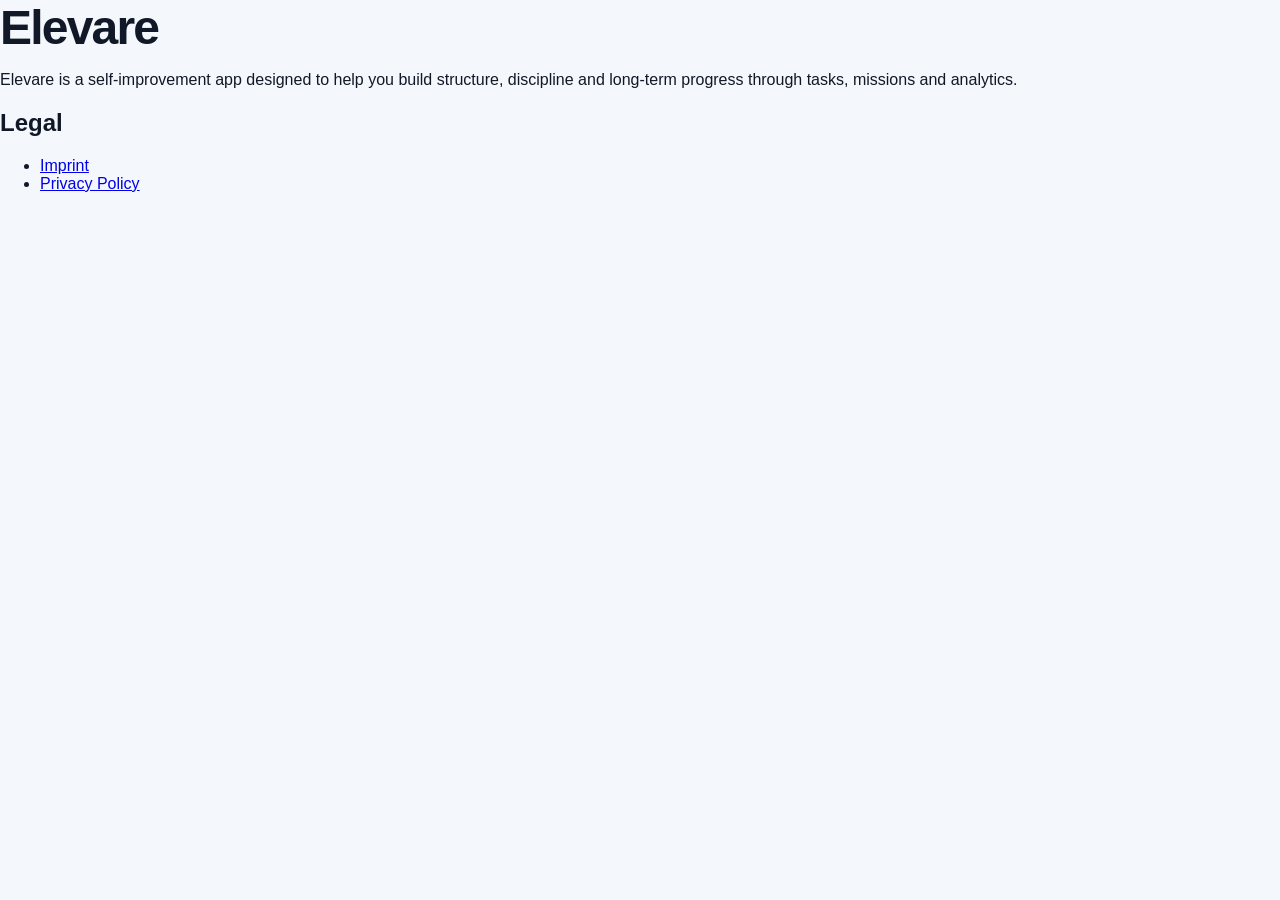
==== index.html @ 496c8458 "- added styles.css" ====
<!DOCTYPE html>
<html lang="en">
<head>
  <meta charset="UTF-8">
  <link rel="stylesheet" href="styles.css">
  <title>Elevare</title>
</head>
<body>
  <h1>Elevare</h1>

  <p>
    Elevare is a self-improvement app designed to help you build structure,
    discipline and long-term progress through tasks, missions and analytics.
  </p>

  <h2>Legal</h2>
  <ul>
    <li><a href="impressum.html">Imprint</a></li>
    <li><a href="privacy.html">Privacy Policy</a></li>
  </ul>
</body>
</html>
---- styles.css ----
* {
  box-sizing: border-box;
}

body {
  margin: 0;
  padding: 0;
  font-family: Inter, Arial, sans-serif;
  background: #f4f7fb;
  color: #111827;
}

.background-orb {
  position: fixed;
  top: -120px;
  right: -80px;
  width: 340px;
  height: 340px;
  border-radius: 50%;
  background: radial-gradient(
    circle,
    rgba(79, 124, 255, 0.22) 0%,
    rgba(79, 124, 255, 0) 70%
  );
  pointer-events: none;
}

.container {
  max-width: 760px;
  margin: 0 auto;
  padding: 80px 24px 60px;
  position: relative;
  z-index: 1;
}

.hero-card {
  background: rgba(255, 255, 255, 0.92);
  border: 1px solid #e5e7eb;
  border-radius: 32px;
  padding: 42px;
  box-shadow: 0 20px 50px rgba(15, 23, 42, 0.08);
}

h1 {
  margin: 0;
  font-size: 48px;
  font-weight: 800;
  letter-spacing: -1.8px;
}

.subtitle {
  margin-top: 18px;
  font-size: 18px;
  line-height: 1.7;
  color: #6b7280;
}

.section-title {
  margin-top: 42px;
  margin-bottom: 18px;
  font-size: 18px;
  font-weight: 700;
}

.links {
  display: flex;
  flex-direction: column;
  gap: 14px;
}

.link-card {
  text-decoration: none;
  background: #f8fafc;
  border: 1px solid #e5e7eb;
  border-radius: 20px;
  padding: 18px 20px;
  transition: all 0.18s ease;
  display: flex;
  align-items: center;
  justify-content: space-between;
}

.link-card:hover {
  transform: translateY(-2px);
  border-color: rgba(79, 124, 255, 0.35);
  box-shadow: 0 10px 24px rgba(79, 124, 255, 0.08);
}
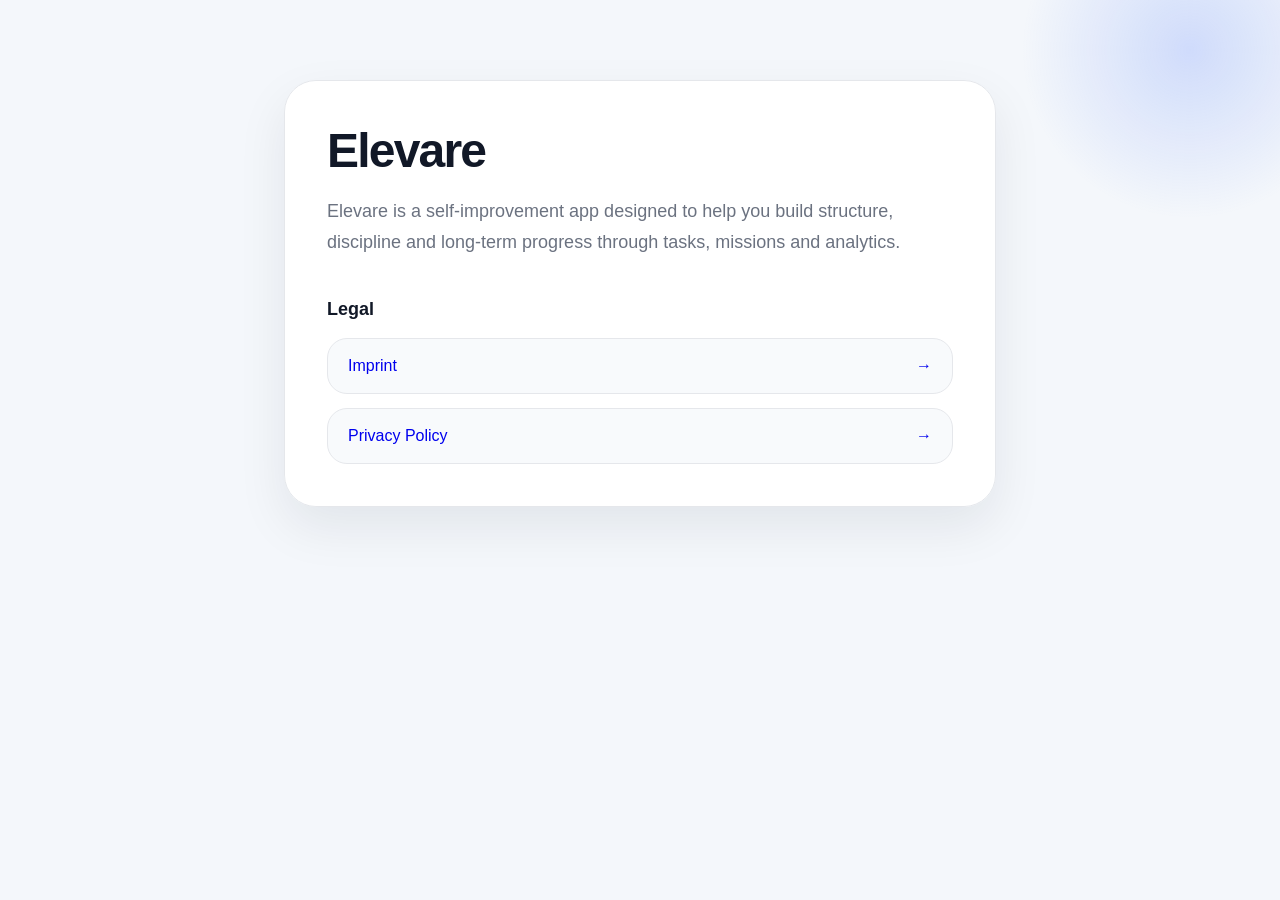
==== commit c149174c: "- improved design of index.html" ====
--- a/index.html
+++ b/index.html
@@ -2,21 +2,40 @@
 <html lang="en">
 <head>
   <meta charset="UTF-8">
+  <meta name="viewport" content="width=device-width, initial-scale=1.0">
   <link rel="stylesheet" href="styles.css">
   <title>Elevare</title>
 </head>
 <body>
-  <h1>Elevare</h1>
+  <div class="background-orb"></div>
 
-  <p>
-    Elevare is a self-improvement app designed to help you build structure,
-    discipline and long-term progress through tasks, missions and analytics.
-  </p>
+  <div class="container">
+    <div class="hero-card">
 
-  <h2>Legal</h2>
-  <ul>
-    <li><a href="impressum.html">Imprint</a></li>
-    <li><a href="privacy.html">Privacy Policy</a></li>
-  </ul>
+      <h1>Elevare</h1>
+
+      <p class="subtitle">
+        Elevare is a self-improvement app designed to help you build structure,
+        discipline and long-term progress through tasks, missions and analytics.
+      </p>
+
+      <h2 class="section-title">Legal</h2>
+
+      <div class="links">
+
+        <a class="link-card" href="impressum.html">
+          <span>Imprint</span>
+          <span>→</span>
+        </a>
+
+        <a class="link-card" href="privacy.html">
+          <span>Privacy Policy</span>
+          <span>→</span>
+        </a>
+
+      </div>
+
+    </div>
+  </div>
 </body>
 </html>
--- a/styles.css
+++ b/styles.css
@@ -84,4 +84,42 @@
   transform: translateY(-2px);
   border-color: rgba(79, 124, 255, 0.35);
   box-shadow: 0 10px 24px rgba(79, 124, 255, 0.08);
+}
+
+@media (max-width: 768px) {
+  .container {
+    padding: 40px 18px 32px;
+  }
+
+  .hero-card {
+    padding: 28px 22px;
+    border-radius: 24px;
+  }
+
+  h1 {
+    font-size: 38px;
+    letter-spacing: -1.2px;
+  }
+
+  .subtitle {
+    font-size: 16px;
+    line-height: 1.6;
+  }
+
+  .section-title {
+    margin-top: 34px;
+    font-size: 17px;
+  }
+
+  .link-card {
+    padding: 16px 18px;
+    border-radius: 18px;
+  }
+
+  .background-orb {
+    width: 240px;
+    height: 240px;
+    top: -80px;
+    right: -60px;
+  }
 }
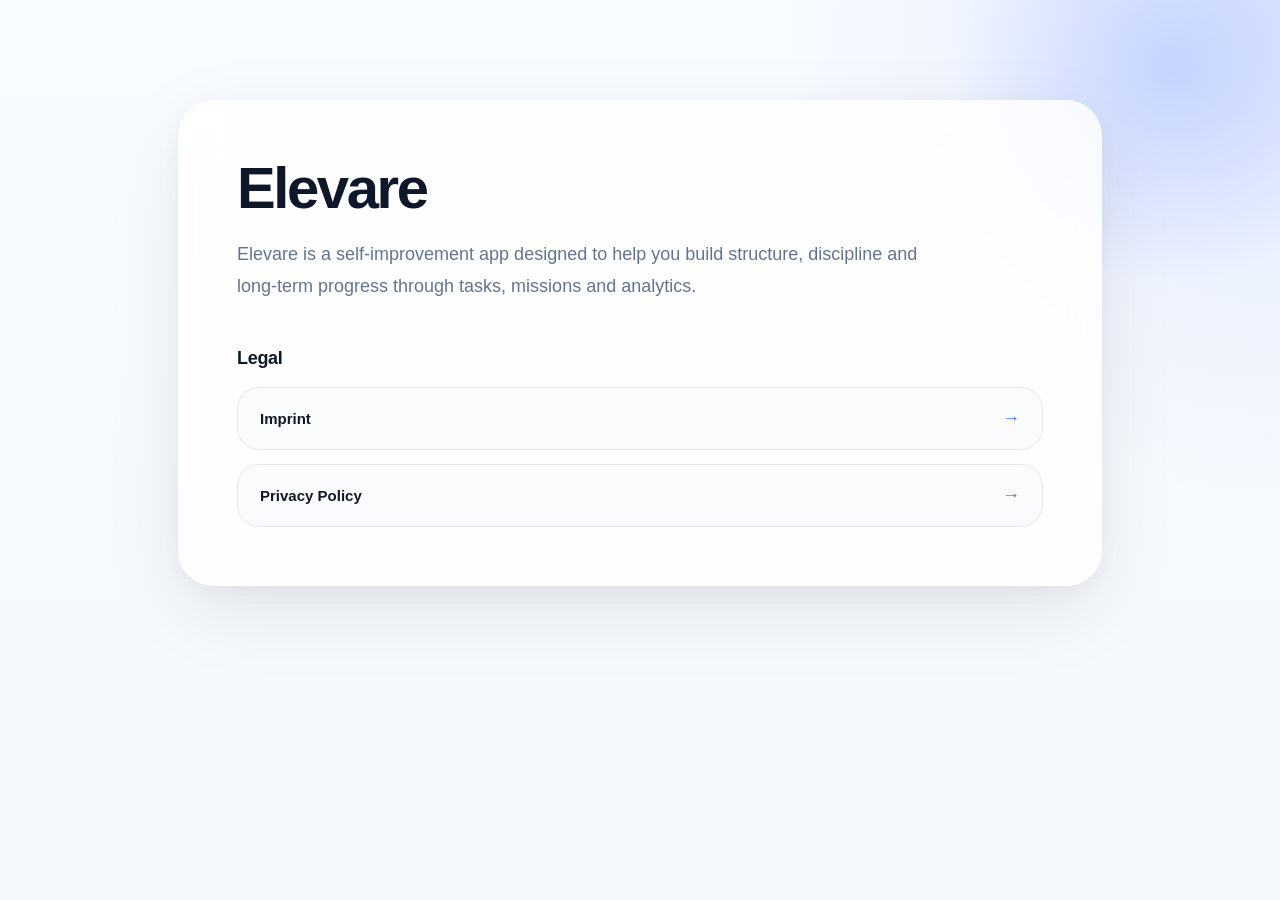
==== commit c6d5d120: "- ensured n otranslation for App-name" ====
--- a/index.html
+++ b/index.html
@@ -4,6 +4,7 @@
   <meta charset="UTF-8">
   <meta name="viewport" content="width=device-width, initial-scale=1.0">
   <link rel="stylesheet" href="styles.css">
+  <meta name="google" content="notranslate">
   <title>Elevare</title>
 </head>
 <body>
@@ -12,7 +13,7 @@
   <div class="container">
     <div class="hero-card">
 
-      <h1>Elevare</h1>
+      <h1 translate="no">Elevare</h1>
 
       <p class="subtitle">
         Elevare is a self-improvement app designed to help you build structure,
--- a/styles.css
+++ b/styles.css
@@ -2,64 +2,97 @@
   box-sizing: border-box;
 }
 
+html {
+  scroll-behavior: smooth;
+}
+
 body {
   margin: 0;
-  padding: 0;
+  min-height: 100vh;
   font-family: Inter, Arial, sans-serif;
-  background: #f4f7fb;
   color: #111827;
+  background:
+    radial-gradient(
+      circle at top right,
+      rgba(79, 124, 255, 0.14),
+      transparent 32%
+    ),
+    linear-gradient(
+      to bottom,
+      #f8fbff 0%,
+      #f4f7fb 100%
+    );
+  overflow-x: hidden;
 }
 
 .background-orb {
   position: fixed;
-  top: -120px;
-  right: -80px;
-  width: 340px;
-  height: 340px;
+  top: -140px;
+  right: -100px;
+  width: 420px;
+  height: 420px;
   border-radius: 50%;
   background: radial-gradient(
     circle,
     rgba(79, 124, 255, 0.22) 0%,
-    rgba(79, 124, 255, 0) 70%
+    rgba(79, 124, 255, 0) 72%
   );
   pointer-events: none;
+  z-index: 0;
 }
 
 .container {
-  max-width: 760px;
+  max-width: 980px;
   margin: 0 auto;
-  padding: 80px 24px 60px;
+  padding: 100px 28px 80px;
   position: relative;
   z-index: 1;
 }
 
 .hero-card {
-  background: rgba(255, 255, 255, 0.92);
-  border: 1px solid #e5e7eb;
-  border-radius: 32px;
-  padding: 42px;
-  box-shadow: 0 20px 50px rgba(15, 23, 42, 0.08);
+  background: rgba(255, 255, 255, 0.82);
+  backdrop-filter: blur(18px);
+  -webkit-backdrop-filter: blur(18px);
+
+  border: 1px solid rgba(255, 255, 255, 0.72);
+  border-radius: 36px;
+
+  padding: 58px;
+
+  box-shadow:
+    0 24px 80px rgba(15, 23, 42, 0.08),
+    0 10px 30px rgba(15, 23, 42, 0.04);
 }
 
 h1 {
   margin: 0;
-  font-size: 48px;
+  font-size: 58px;
   font-weight: 800;
-  letter-spacing: -1.8px;
+  letter-spacing: -2.4px;
+  line-height: 1;
+  color: #0f172a;
 }
 
 .subtitle {
-  margin-top: 18px;
+  margin-top: 22px;
+  max-width: 720px;
+
   font-size: 18px;
-  line-height: 1.7;
-  color: #6b7280;
+  line-height: 1.75;
+  font-weight: 500;
+
+  color: #64748b;
 }
 
 .section-title {
-  margin-top: 42px;
+  margin-top: 46px;
   margin-bottom: 18px;
+
   font-size: 18px;
-  font-weight: 700;
+  font-weight: 800;
+  letter-spacing: -0.3px;
+
+  color: #0f172a;
 }
 
 .links {
@@ -70,56 +103,88 @@
 
 .link-card {
   text-decoration: none;
-  background: #f8fafc;
+
+  background: rgba(248, 250, 252, 0.74);
+
   border: 1px solid #e5e7eb;
-  border-radius: 20px;
-  padding: 18px 20px;
-  transition: all 0.18s ease;
+  border-radius: 22px;
+
+  padding: 20px 22px;
+
   display: flex;
   align-items: center;
   justify-content: space-between;
+
+  transition:
+    transform 0.18s ease,
+    border-color 0.18s ease,
+    box-shadow 0.18s ease,
+    background 0.18s ease;
+
+  color: #111827;
+  font-weight: 700;
+  font-size: 15px;
 }
 
 .link-card:hover {
   transform: translateY(-2px);
+
   border-color: rgba(79, 124, 255, 0.35);
-  box-shadow: 0 10px 24px rgba(79, 124, 255, 0.08);
+
+  background: rgba(255, 255, 255, 0.92);
+
+  box-shadow:
+    0 12px 28px rgba(79, 124, 255, 0.08),
+    0 4px 12px rgba(15, 23, 42, 0.04);
+}
+
+.link-card span:last-child {
+  color: #4f7cff;
+  font-size: 18px;
+  transition: transform 0.18s ease;
+}
+
+.link-card:hover span:last-child {
+  transform: translateX(3px);
 }
 
 @media (max-width: 768px) {
   .container {
-    padding: 40px 18px 32px;
+    padding: 56px 20px 40px;
   }
 
   .hero-card {
-    padding: 28px 22px;
-    border-radius: 24px;
+    padding: 32px 24px;
+    border-radius: 28px;
   }
 
   h1 {
-    font-size: 38px;
-    letter-spacing: -1.2px;
+    font-size: 42px;
+    letter-spacing: -1.4px;
   }
 
   .subtitle {
+    margin-top: 18px;
     font-size: 16px;
-    line-height: 1.6;
+    line-height: 1.65;
   }
 
   .section-title {
-    margin-top: 34px;
+    margin-top: 36px;
+    margin-bottom: 16px;
     font-size: 17px;
   }
 
   .link-card {
-    padding: 16px 18px;
+    padding: 18px 18px;
     border-radius: 18px;
+    font-size: 14px;
   }
 
   .background-orb {
-    width: 240px;
-    height: 240px;
-    top: -80px;
-    right: -60px;
+    width: 280px;
+    height: 280px;
+    top: -90px;
+    right: -70px;
   }
 }
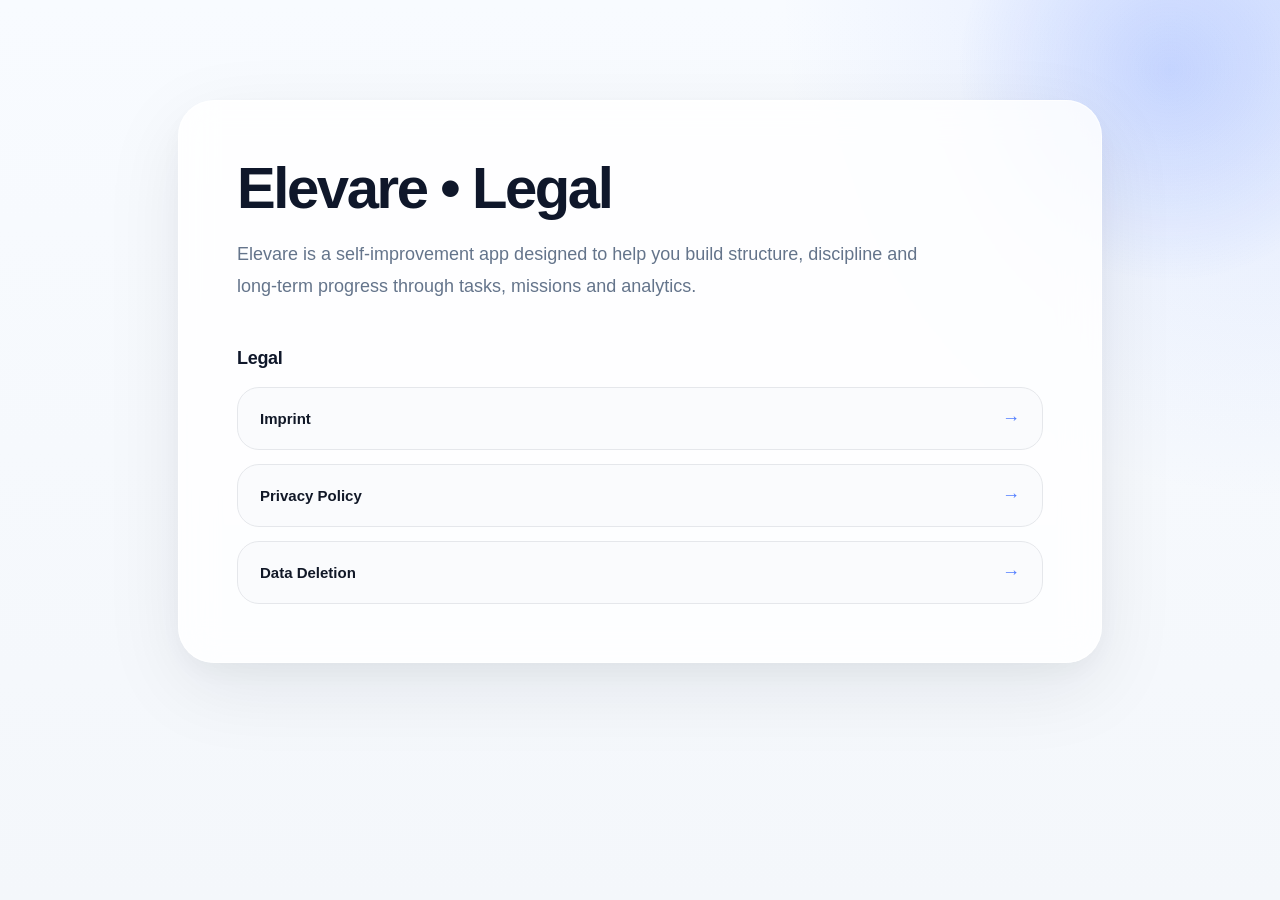
==== commit 2c381702: "- added navigation to data-deletion page" ====
--- a/index.html
+++ b/index.html
@@ -7,13 +7,13 @@
   <meta name="google" content="notranslate">
   <title>Elevare</title>
 </head>
-<body>
+<body translate="no">
   <div class="background-orb"></div>
 
   <div class="container">
     <div class="hero-card">
 
-      <h1 translate="no">Elevare</h1>
+      <h1>Elevare • Legal</h1>
 
       <p class="subtitle">
         Elevare is a self-improvement app designed to help you build structure,
@@ -34,6 +34,11 @@
           <span>→</span>
         </a>
 
+        <a class="link-card" href="data-deletion.html">
+          <span>Data Deletion</span>
+          <span>→</span>
+        </a>
+
       </div>
 
     </div>
--- a/styles.css
+++ b/styles.css
@@ -187,4 +187,85 @@
     top: -90px;
     right: -70px;
   }
+}
+
+.back-link {
+  display: inline-flex;
+  align-items: center;
+  gap: 8px;
+
+  margin-bottom: 26px;
+  padding: 10px 14px;
+
+  text-decoration: none;
+
+  color: #475569;
+  font-size: 14px;
+  font-weight: 700;
+
+  background: rgba(248, 250, 252, 0.9);
+
+  border: 1px solid #e5e7eb;
+  border-radius: 14px;
+
+  transition: all 0.18s ease;
+}
+
+.back-link:hover {
+  color: #4f7cff;
+  border-color: rgba(79, 124, 255, 0.25);
+
+  transform: translateY(-1px);
+
+  box-shadow: 0 8px 20px rgba(79, 124, 255, 0.08);
+}
+
+.legal-card {
+  margin-top: 36px;
+
+  background: rgba(248, 250, 252, 0.72);
+
+  border: 1px solid #e5e7eb;
+  border-radius: 24px;
+
+  overflow: hidden;
+}
+
+.legal-row {
+  display: flex;
+  justify-content: space-between;
+  gap: 24px;
+
+  padding: 22px 24px;
+
+  border-bottom: 1px solid #e5e7eb;
+}
+
+.legal-row:last-child {
+  border-bottom: none;
+}
+
+.legal-label {
+  color: #64748b;
+  font-weight: 700;
+  min-width: 100px;
+}
+
+.legal-value {
+  color: #111827;
+  font-weight: 600;
+  text-align: right;
+}
+
+@media (max-width: 768px) {
+  .legal-row {
+    flex-direction: column;
+    gap: 10px;
+
+    padding: 18px;
+  }
+
+  .legal-value {
+    text-align: left;
+  }
 }
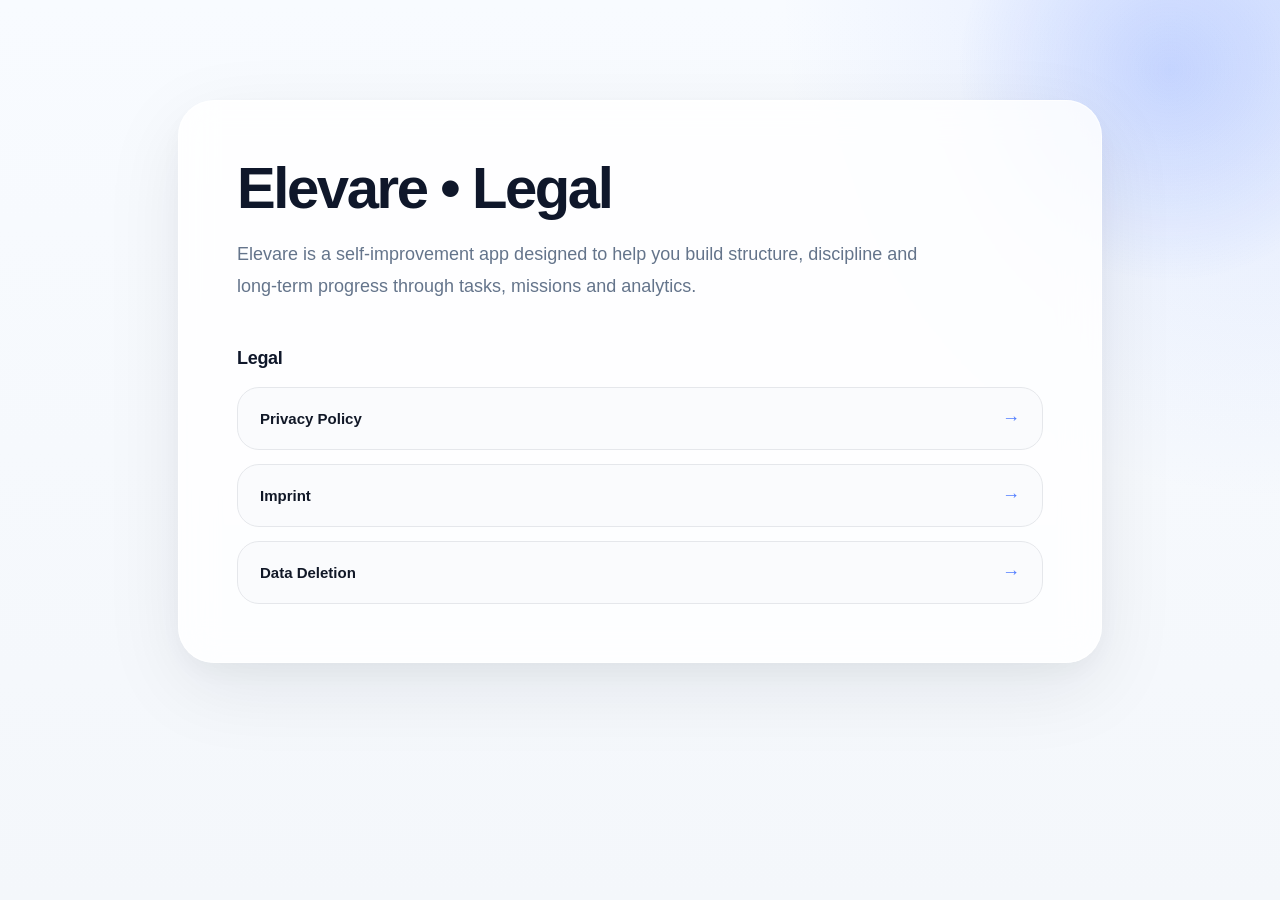
==== commit f030564a: "- changed order" ====
--- a/index.html
+++ b/index.html
@@ -23,14 +23,14 @@
       <h2 class="section-title">Legal</h2>
 
       <div class="links">
+        
+        <a class="link-card" href="privacy.html">
+          <span>Privacy Policy</span>
+          <span>→</span>
+        </a>
 
         <a class="link-card" href="impressum.html">
           <span>Imprint</span>
-          <span>→</span>
-        </a>
-
-        <a class="link-card" href="privacy.html">
-          <span>Privacy Policy</span>
           <span>→</span>
         </a>
 
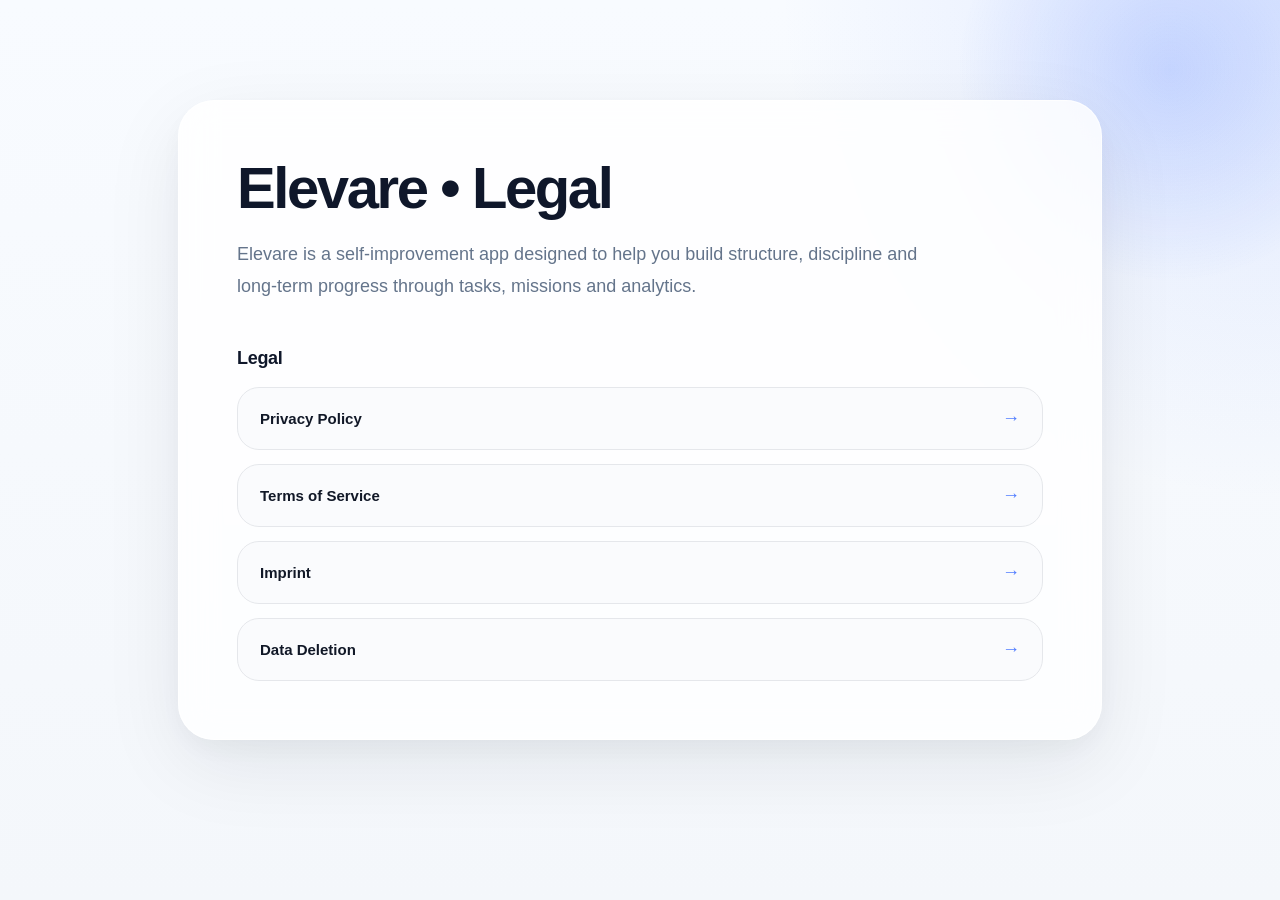
==== commit 83740def: "- added terms of service" ====
--- a/index.html
+++ b/index.html
@@ -29,6 +29,11 @@
           <span>→</span>
         </a>
 
+        <a class="link-card" href="terms-of-service.html">
+          <span>Terms of Service</span>
+          <span>→</span>
+        </a>
+
         <a class="link-card" href="impressum.html">
           <span>Imprint</span>
           <span>→</span>
